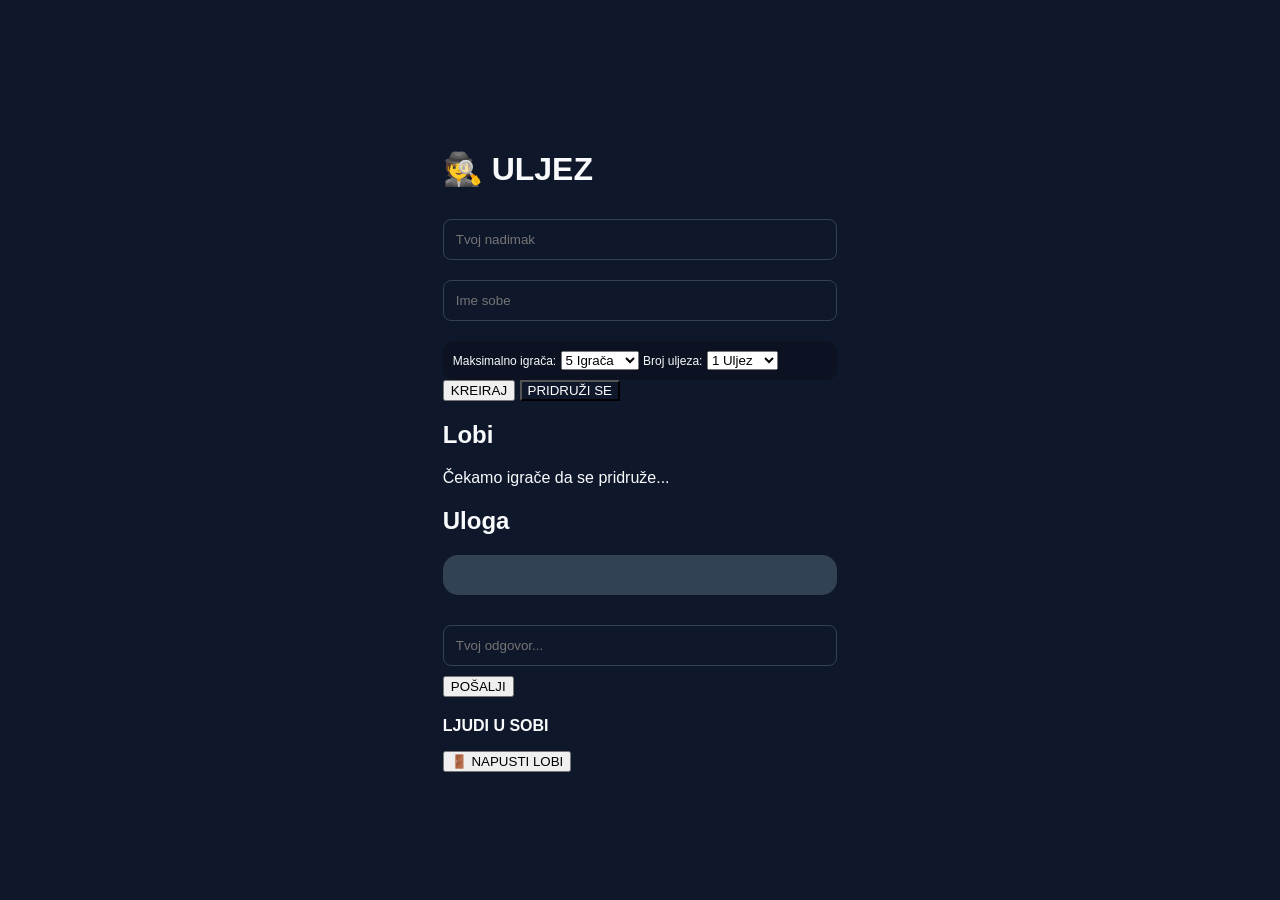
==== index.html @ 5993be35 "Update index.html" ====
<!DOCTYPE html>
<html lang="sr">
<head>
    <meta charset="UTF-8">
    <meta name="viewport" content="width=device-width, initial-scale=1.0">
    <title>ULJEZ - Premium</title>
    <link href="https://fonts.googleapis.com/css2?family=Poppins:wght@400;600;700&display=swap" rel="stylesheet">
    <link rel="stylesheet" href="style.css">
</head>
<body>

    <div class="game-wrapper">
        <div class="main-card">
            
            <div id="setup-area" class="active">
                <h1>🕵️ ULJEZ</h1>
                <input type="text" id="nick" placeholder="Tvoj nadimak">
                <input type="text" id="room" placeholder="Ime sobe">
                
                <div style="text-align: left; margin-top: 10px; padding: 10px; background: rgba(0,0,0,0.2); border-radius: 10px;">
                    <label style="font-size: 0.75rem; color: var(--primary)">Maksimalno igrača:</label>
                    <select id="max_p">
                        <option value="3">3 Igrača</option>
                        <option value="4">4 Igrača</option>
                        <option value="5" selected>5 Igrača</option>
                        <option value="6">6 Igrača</option>
                        <option value="7">7 Igrača</option>
                        <option value="8">8 Igrača</option>
                        <option value="9">9 Igrača</option>
                        <option value="10">10 Igrača</option>
                    </select>

                    <label style="font-size: 0.75rem; color: var(--primary)">Broj uljeza:</label>
                    <select id="num_i">
                        <option value="1" selected>1 Uljez</option>
                        <option value="2">2 Uljeza</option>
                        <option value="3">3 Uljeza</option>
                    </select>
                </div>

                <button class="btn-blue" onclick="createRoom()">KREIRAJ</button>
                <button style="background: var(--secondary); color: white;" onclick="joinRoom()">PRIDRUŽI SE</button>
            </div>

            <div id="lobby-area">
                <h2 id="room-title">Lobi</h2>
                <p>Čekamo igrače da se pridruže...</p>
                <button id="start-btn" class="btn-blue" style="display:none; background: #f59e0b;" onclick="startGame()">🚀 KRENI IGRU</button>
            </div>

            <div id="game-area">
                <h2 id="role-display">Uloga</h2>
                <div id="question-box" style="background:#334155; padding:20px; border-radius:15px; margin:20px 0;"></div>
                <input type="text" id="ans-input" placeholder="Tvoj odgovor...">
                <button class="btn-blue" onclick="sendAnswer()">POŠALJI</button>
                <div id="answers-feed" style="margin-top:20px; text-align: left;"></div>
            </div>
            <div id="voting-area" style="display:none;">
                <h2>KO JE ULJEZ? 🤨</h2>
                <p>Pažljivo pročitaj odgovore i glasaj za sumnjivca:</p>
                <div id="voting-grid" class="player-grid">
                    </div>
            </div>

            <div id="winner-area" style="display:none;">
                <h1 id="winner-title" style="font-size: 3rem;"></h1>
                <div id="reveal-box" style="padding: 20px; border-radius: 20px; background: rgba(255,255,255,0.1); margin-bottom: 20px;">
                    </div>
                <button class="btn-blue" onclick="location.reload()">IGRAJ OPET</button>
            </div>
        </div>

        <aside id="sidebar" class="sidebar">
            <h3 style="margin-top:0; font-size: 1rem;">LJUDI U SOBI</h3>
            <div id="player-grid" class="player-grid">
                </div>
            <button class="btn-leave" onclick="leaveRoom()">🚪 NAPUSTI LOBI</button>
        </aside>
    </div>

    <script src="script.js"></script>
</body>
</html>
---- style.css ----
:root {
    --bg: #0f172a;
    --card: #1e293b;
    --accent: #38bdf8;
    --text: #f8fafc;
    --danger: #ef4444;
}

body {
    margin: 0;
    font-family: 'Segoe UI', sans-serif;
    background-color: var(--bg);
    color: var(--text);
    display: flex;
    justify-content: center;
    align-items: center;
    height: 100vh;
}

.screen {
    width: 90%;
    max-width: 500px;
    text-align: center;
}

.card {
    background: var(--card);
    padding: 2rem;
    border-radius: 1rem;
    box-shadow: 0 10px 25px rgba(0,0,0,0.5);
}

.question-display {
    font-size: 1.5rem;
    font-weight: bold;
    margin: 1.5rem 0;
    color: var(--accent);
}

input {
    width: 100%;
    padding: 12px;
    margin: 10px 0;
    border-radius: 8px;
    border: 1px solid #334155;
    background: #0f172a;
    color: white;
    box-sizing: border-box;
}

.btn-main {
    width: 100%;
    padding: 15px;
    background: var(--accent);
    border: none;
    border-radius: 8px;
    color: var(--bg);
    font-weight: bold;
    cursor: pointer;
    transition: 0.3s;
}

.btn-main:hover { opacity: 0.8; transform: translateY(-2px); }

.answers-grid {
    display: grid;
    gap: 15px;
    margin-top: 20px;
}

.answer-card {
    background: var(--card);
    padding: 15px;
    border-radius: 10px;
    cursor: pointer;
    border: 2px solid transparent;
}

.answer-card:hover { border-color: var(--accent); }

.hidden { display: none; }
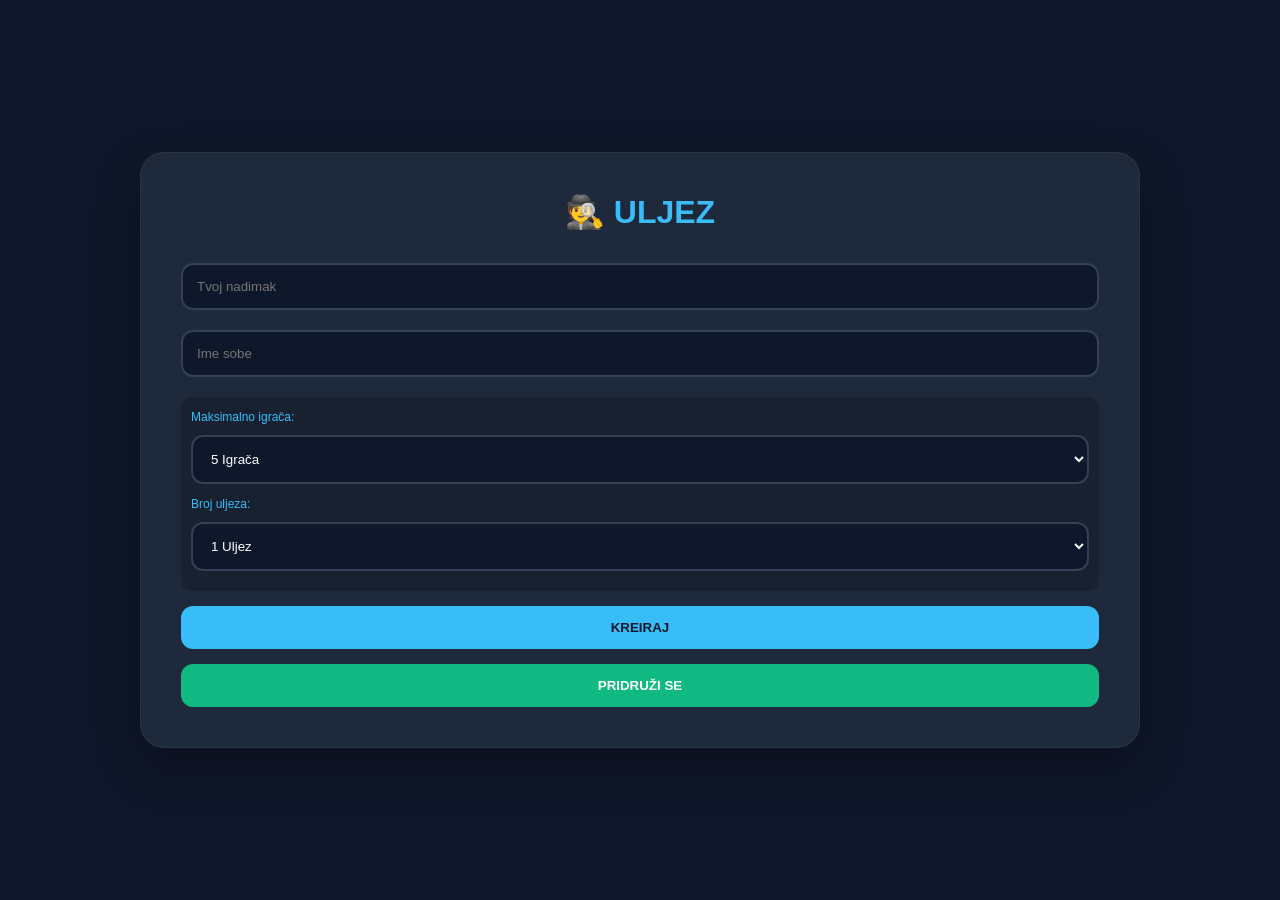
==== commit c150282d: "Update index.html" ====
--- a/index.html
+++ b/index.html
@@ -3,7 +3,7 @@
 <head>
     <meta charset="UTF-8">
     <meta name="viewport" content="width=device-width, initial-scale=1.0">
-    <title>ULJEZ - Premium</title>
+    <title>🕵️ Uljez Igra</title>
     <link href="https://fonts.googleapis.com/css2?family=Poppins:wght@400;600;700&display=swap" rel="stylesheet">
     <link rel="stylesheet" href="style.css">
 </head>
--- a/style.css
+++ b/style.css
@@ -1,81 +1,134 @@
 :root {
     --bg: #0f172a;
     --card: #1e293b;
-    --accent: #38bdf8;
+    --primary: #38bdf8;
+    --secondary: #10b981;
+    --accent: #ef4444;
     --text: #f8fafc;
-    --danger: #ef4444;
 }
 
-body {
-    margin: 0;
-    font-family: 'Segoe UI', sans-serif;
-    background-color: var(--bg);
-    color: var(--text);
-    display: flex;
-    justify-content: center;
-    align-items: center;
-    height: 100vh;
+body { 
+    background: var(--bg); 
+    color: var(--text); 
+    font-family: 'Poppins', sans-serif; 
+    margin: 0; 
+    display: flex; 
+    justify-content: center; 
+    align-items: center; 
+    min-height: 100vh;
 }
 
-.screen {
-    width: 90%;
-    max-width: 500px;
+.game-wrapper {
+    display: flex;
+    gap: 20px;
+    width: 95%;
+    max-width: 1000px;
+    flex-wrap: wrap;
+    justify-content: center;
+    padding: 20px;
+}
+
+.main-card {
+    background: var(--card);
+    padding: 40px;
+    border-radius: 24px;
+    flex: 2;
+    min-width: 320px;
+    box-shadow: 0 20px 50px rgba(0,0,0,0.3);
+    border: 1px solid rgba(255,255,255,0.05);
     text-align: center;
 }
 
-.card {
-    background: var(--card);
-    padding: 2rem;
-    border-radius: 1rem;
-    box-shadow: 0 10px 25px rgba(0,0,0,0.5);
+/* Sidebar dizajn */
+.sidebar {
+    background: rgba(30, 41, 59, 0.7);
+    backdrop-filter: blur(10px);
+    padding: 25px;
+    border-radius: 24px;
+    width: 280px;
+    display: none; /* Pali se preko JS-a */
+    flex-direction: column;
+    border: 1px solid rgba(255,255,255,0.1);
+    min-height: 400px;
 }
 
-.question-display {
-    font-size: 1.5rem;
-    font-weight: bold;
-    margin: 1.5rem 0;
-    color: var(--accent);
+h1, h2 { margin-top: 0; color: var(--primary); font-weight: 700; }
+
+/* Igrači u krugovima (Pills) */
+.player-grid {
+    display: flex;
+    flex-wrap: wrap;
+    gap: 10px;
+    margin: 20px 0;
+    justify-content: flex-start;
 }
 
-input {
+.player-circle {
+    background: #334155;
+    padding: 8px 16px;
+    border-radius: 50px;
+    font-weight: 600;
+    font-size: 0.85rem;
+    display: flex;
+    align-items: center;
+    gap: 8px;
+    border: 1px solid rgba(255,255,255,0.1);
+    animation: fadeIn 0.4s ease-out forwards;
+}
+
+.me-tag {
+    background: var(--primary);
+    color: var(--bg);
+    font-size: 0.6rem;
+    padding: 2px 6px;
+    border-radius: 10px;
+    text-transform: uppercase;
+}
+
+/* Forme */
+input, select {
     width: 100%;
-    padding: 12px;
+    padding: 14px;
     margin: 10px 0;
-    border-radius: 8px;
-    border: 1px solid #334155;
+    border-radius: 12px;
+    border: 2px solid #334155;
     background: #0f172a;
     color: white;
+    font-family: inherit;
     box-sizing: border-box;
 }
 
-.btn-main {
+button {
     width: 100%;
-    padding: 15px;
-    background: var(--accent);
+    padding: 14px;
+    margin-top: 15px;
+    border-radius: 12px;
     border: none;
-    border-radius: 8px;
-    color: var(--bg);
-    font-weight: bold;
+    font-weight: 700;
     cursor: pointer;
     transition: 0.3s;
+    font-family: inherit;
+    text-transform: uppercase;
 }
 
-.btn-main:hover { opacity: 0.8; transform: translateY(-2px); }
+.btn-blue { background: var(--primary); color: var(--bg); }
+.btn-blue:hover { transform: translateY(-2px); box-shadow: 0 5px 15px rgba(56, 189, 248, 0.3); }
 
-.answers-grid {
-    display: grid;
-    gap: 15px;
-    margin-top: 20px;
+/* Napusti lobi na dnu */
+.btn-leave { 
+    background: rgba(239, 68, 68, 0.1); 
+    color: var(--accent); 
+    border: 1px solid var(--accent); 
+    margin-top: auto; 
+    font-size: 0.8rem;
 }
+.btn-leave:hover { background: var(--accent); color: white; }
 
-.answer-card {
-    background: var(--card);
-    padding: 15px;
-    border-radius: 10px;
-    cursor: pointer;
-    border: 2px solid transparent;
+#setup-area, #lobby-area, #game-area { display: none; }
+.active { display: block !important; }
+.active-flex { display: flex !important; }
+
+@keyframes fadeIn {
+    from { opacity: 0; transform: translateY(5px); }
+    to { opacity: 1; transform: translateY(0); }
 }
-
-.answer-card:hover { border-color: var(--accent); }
-
-.hidden { display: none; }
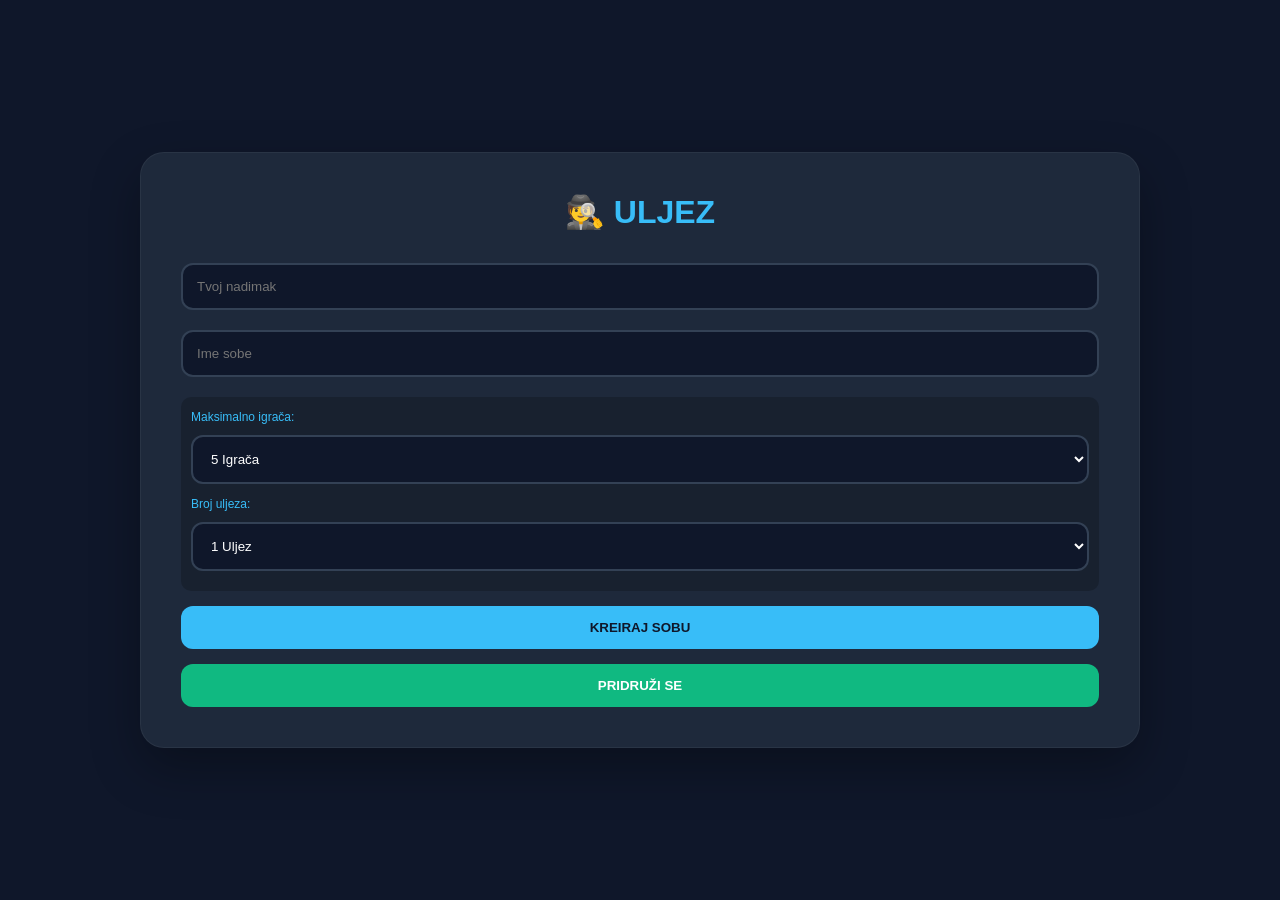
==== commit 35185895: "Update index.html" ====
--- a/index.html
+++ b/index.html
@@ -38,7 +38,7 @@
                     </select>
                 </div>
 
-                <button class="btn-blue" onclick="createRoom()">KREIRAJ</button>
+                <button class="btn-blue" onclick="createRoom()">KREIRAJ SOBU</button>
                 <button style="background: var(--secondary); color: white;" onclick="joinRoom()">PRIDRUŽI SE</button>
             </div>
 
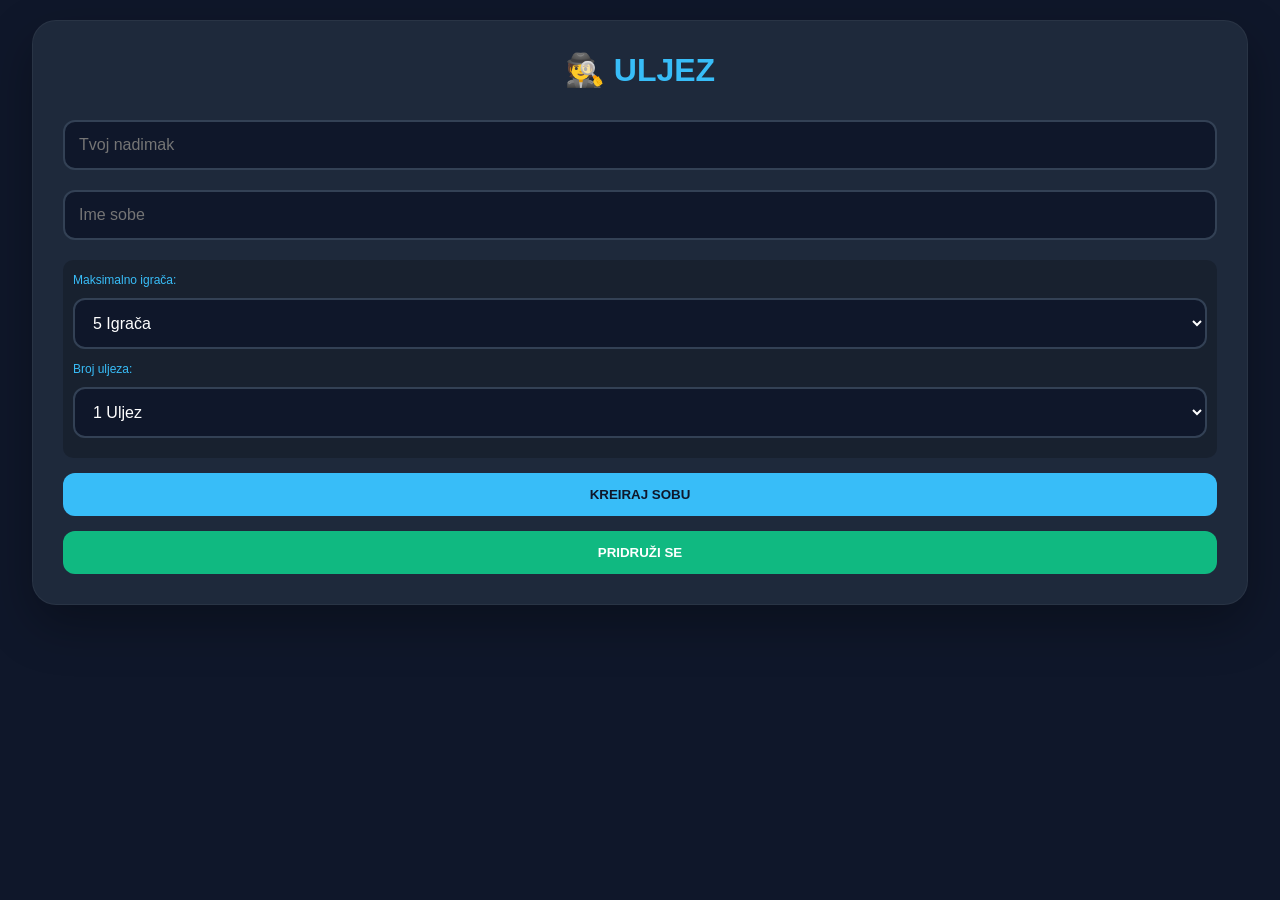
==== commit 3e9733f6: "Update index.html" ====
--- a/index.html
+++ b/index.html
@@ -10,6 +10,17 @@
 <body>
 
     <div class="game-wrapper">
+        
+        <!-- NOVI CHAT SIDEBAR (LEVO) -->
+        <div id="chat-sidebar" class="chat-sidebar">
+            <h3>💬 DISKUSIJA</h3>
+            <div id="chat-box"></div>
+            <div class="chat-input-area">
+                <input type="text" id="chat-input" placeholder="Piši poruku..." onkeypress="handleChatEnter(event)">
+                <button onclick="sendChatMessage()">➤</button>
+            </div>
+        </div>
+
         <div class="main-card">
             
             <div id="setup-area" class="active">
@@ -66,7 +77,7 @@
                 <h1 id="winner-title" style="font-size: 3rem;"></h1>
                 <div id="reveal-box" style="padding: 20px; border-radius: 20px; background: rgba(255,255,255,0.1); margin-bottom: 20px;">
                     </div>
-                <button class="btn-blue" onclick="location.reload()">IGRAJ OPET</button>
+                <button class="btn-blue" onclick="playAgain()">IGRAJ OPET</button>
             </div>
         </div>
 
@@ -74,6 +85,9 @@
             <h3 style="margin-top:0; font-size: 1rem;">LJUDI U SOBI</h3>
             <div id="player-grid" class="player-grid">
                 </div>
+            
+            <button id="ready-btn" class="btn-ready" onclick="toggleReady()">SPREMAN</button>
+            
             <button class="btn-leave" onclick="leaveRoom()">🚪 NAPUSTI LOBI</button>
         </aside>
     </div>
--- a/style.css
+++ b/style.css
@@ -12,9 +12,10 @@
     color: var(--text); 
     font-family: 'Poppins', sans-serif; 
     margin: 0; 
+    /* Uklonjeno min-height i flex centriranje da bi stranica mogla da se skroluje na mobilnom */
     display: flex; 
     justify-content: center; 
-    align-items: center; 
+    align-items: flex-start; /* Poravnanje na vrhu */
     min-height: 100vh;
 }
 
@@ -22,45 +23,102 @@
     display: flex;
     gap: 20px;
     width: 95%;
-    max-width: 1000px;
+    max-width: 1300px;
     flex-wrap: wrap;
     justify-content: center;
     padding: 20px;
+    padding-bottom: 40px; /* Prostor na dnu */
 }
 
 .main-card {
     background: var(--card);
-    padding: 40px;
+    padding: 30px; /* Malo manji padding za mobilni */
     border-radius: 24px;
     flex: 2;
     min-width: 320px;
     box-shadow: 0 20px 50px rgba(0,0,0,0.3);
     border: 1px solid rgba(255,255,255,0.05);
     text-align: center;
-}
-
-/* Sidebar dizajn */
+    order: 2; /* Sredina na desktopu */
+}
+
+/* --- CHAT SIDEBAR --- */
+.chat-sidebar {
+    background: rgba(30, 41, 59, 0.7);
+    backdrop-filter: blur(10px);
+    padding: 25px;
+    border-radius: 24px;
+    width: 300px;
+    display: none; 
+    flex-direction: column;
+    border: 1px solid rgba(255,255,255,0.1);
+    min-height: 500px;
+    order: 1; /* Levo na desktopu */
+}
+
+#chat-box {
+    flex: 1;
+    overflow-y: auto;
+    background: rgba(0,0,0,0.2);
+    border-radius: 10px;
+    padding: 10px;
+    margin-bottom: 15px;
+    display: flex;
+    flex-direction: column;
+    gap: 8px;
+}
+
+.chat-msg {
+    font-size: 0.85rem;
+    padding: 5px 0;
+    border-bottom: 1px solid rgba(255,255,255,0.05);
+    word-wrap: break-word; /* Da dugačke poruke ne probiju ivicu */
+}
+.chat-msg b { color: var(--primary); }
+
+.chat-input-area {
+    display: flex;
+    gap: 10px;
+}
+.chat-input-area input {
+    flex: 1;
+    padding: 10px;
+    margin: 0;
+}
+.chat-input-area button {
+    width: auto;
+    padding: 10px 20px;
+    margin: 0;
+    background: var(--primary);
+    border: none;
+    border-radius: 10px;
+    cursor: pointer;
+    font-weight: bold;
+    color: var(--bg);
+}
+
+/* --- PLAYER SIDEBAR --- */
 .sidebar {
     background: rgba(30, 41, 59, 0.7);
     backdrop-filter: blur(10px);
     padding: 25px;
     border-radius: 24px;
     width: 280px;
-    display: none; /* Pali se preko JS-a */
+    display: none; 
     flex-direction: column;
     border: 1px solid rgba(255,255,255,0.1);
     min-height: 400px;
+    order: 3; /* Desno na desktopu */
 }
 
 h1, h2 { margin-top: 0; color: var(--primary); font-weight: 700; }
 
-/* Igrači u krugovima (Pills) */
 .player-grid {
     display: flex;
     flex-wrap: wrap;
     gap: 10px;
     margin: 20px 0;
-    justify-content: flex-start;
+    justify-content: center; /* Centrirano na mobilnom */
 }
 
 .player-circle {
@@ -73,7 +131,16 @@
     align-items: center;
     gap: 8px;
     border: 1px solid rgba(255,255,255,0.1);
-    animation: fadeIn 0.4s ease-out forwards;
+}
+
+.player-circle.ready {
+    border-color: var(--secondary);
+    background: rgba(16, 185, 129, 0.2);
+    color: var(--secondary);
+}
+.player-circle.ready::after {
+    content: '✓';
+    font-size: 0.8rem;
 }
 
 .me-tag {
@@ -85,7 +152,6 @@
     text-transform: uppercase;
 }
 
-/* Forme */
 input, select {
     width: 100%;
     padding: 14px;
@@ -96,6 +162,7 @@
     color: white;
     font-family: inherit;
     box-sizing: border-box;
+    font-size: 16px; /* Sprečava zoom na iOS-u kada se klikne */
 }
 
 button {
@@ -113,8 +180,19 @@
 
 .btn-blue { background: var(--primary); color: var(--bg); }
 .btn-blue:hover { transform: translateY(-2px); box-shadow: 0 5px 15px rgba(56, 189, 248, 0.3); }
-
-/* Napusti lobi na dnu */
+.btn-blue:disabled { background: #555; color: #888; cursor: not-allowed; transform: none; box-shadow: none; }
+
+.btn-ready {
+    background: #334155;
+    color: white;
+    border: 2px solid var(--secondary);
+}
+.btn-ready:hover { background: rgba(16, 185, 129, 0.2); }
+.btn-ready.is-ready {
+    background: var(--secondary);
+    color: var(--bg);
+}
+
 .btn-leave { 
     background: rgba(239, 68, 68, 0.1); 
     color: var(--accent); 
@@ -128,7 +206,84 @@
 .active { display: block !important; }
 .active-flex { display: flex !important; }
 
-@keyframes fadeIn {
-    from { opacity: 0; transform: translateY(5px); }
-    to { opacity: 1; transform: translateY(0); }
-}
+.btn-delete {
+    background: var(--accent) !important;
+    border-color: #b91c1c !important;
+    color: white !important;
+}
+
+.btn-delete:hover {
+    background: #b91c1c !important;
+    transform: translateY(-2px);
+    box-shadow: 0 5px 15px rgba(239, 68, 68, 0.4);
+}
+
+/* =========================================
+   RESPONSIVE DIZAJN ZA TELEFONE (MAX 900px)
+   ========================================= */
+@media (max-width: 900px) {
+    body {
+        align-items: flex-start; /* Počni od vrha */
+    }
+
+    .game-wrapper {
+        flex-direction: column; /* Složi sve vertikalno */
+        width: 100%;
+        padding: 10px;
+        gap: 15px;
+    }
+
+    /* Glavna kartica (Igra/Lobi) je najvažnija - IDE NA VRH */
+    .main-card {
+        order: 1; 
+        width: 100%;
+        min-width: auto;
+        padding: 20px;
+        border-radius: 16px;
+        box-shadow: none;
+        margin-bottom: 10px;
+    }
+
+    /* Igraci (Sidebar) ispod glavne kartice */
+    .sidebar {
+        order: 2;
+        width: 100%;
+        min-height: auto;
+        padding: 15px;
+        border-radius: 16px;
+        flex-direction: column;
+    }
+    
+    /* Chat na dnu */
+    .chat-sidebar {
+        order: 3;
+        width: 100%;
+        min-height: auto;
+        padding: 15px;
+        border-radius: 16px;
+    }
+
+    /* Smanjujemo visinu chat boxa na mobilnom da ne zauzima previše */
+    #chat-box {
+        height: 200px; /* Fiksna visina za scroll */
+        flex: none; 
+    }
+
+    /* Input polja i dugmad bolje na mobilnom */
+    input, select {
+        padding: 12px;
+    }
+    
+    button {
+        padding: 12px;
+    }
+
+    h1 { font-size: 1.8rem; }
+    h2 { font-size: 1.4rem; }
+    
+    /* Dugmad za glasanje u koloni umesto u redu */
+    #voting-grid button {
+        width: 100%;
+        margin: 5px 0;
+    }
+}
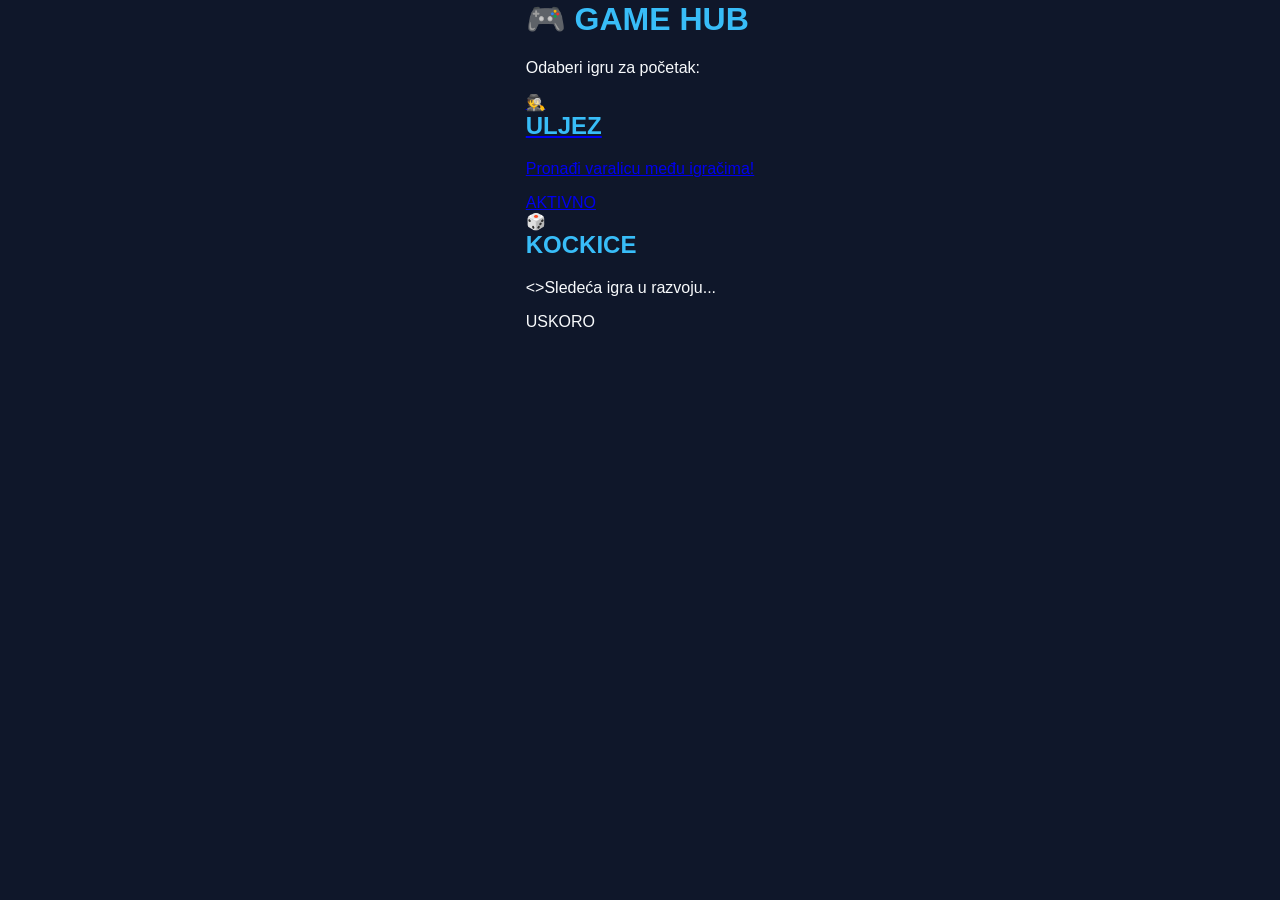
==== commit b1109343: "Update index.html" ====
--- a/index.html
+++ b/index.html
@@ -3,95 +3,40 @@
 <head>
     <meta charset="UTF-8">
     <meta name="viewport" content="width=device-width, initial-scale=1.0">
-    <title>🕵️ Uljez Igra</title>
+    <title>Game Hub - Odaberi Igru</title>
     <link href="https://fonts.googleapis.com/css2?family=Poppins:wght@400;600;700&display=swap" rel="stylesheet">
     <link rel="stylesheet" href="style.css">
 </head>
-<body>
+<body class="menu-body">
 
-    <div class="game-wrapper">
-        
-        <!-- NOVI CHAT SIDEBAR (LEVO) -->
-        <div id="chat-sidebar" class="chat-sidebar">
-            <h3>💬 DISKUSIJA</h3>
-            <div id="chat-box"></div>
-            <div class="chat-input-area">
-                <input type="text" id="chat-input" placeholder="Piši poruku..." onkeypress="handleChatEnter(event)">
-                <button onclick="sendChatMessage()">➤</button>
+    <div class="menu-container">
+        <h1 class="menu-title">🎮 GAME HUB</h1>
+        <p class="menu-subtitle">Odaberi igru za početak:</p>
+
+        <div class="games-grid">
+            <!-- KARTICA ZA IGRU: ULJEZ -->
+            <a href="uljez.html" class="game-card">
+                <div class="card-icon">🕵️</div>
+                <div class="card-info">
+                    <h2>ULJEZ</h2>
+                    <p>Pronađi varalicu među igračima!</p>
+                    <span class="status online">AKTIVNO</span>
+                </div>
+            </a>
+
+            <!-- PRIMER ZA DRUGU IGRU (Onemogućeno) -->
+            <div class="game-card disabled">
+                <div class="card-icon">🎲</div>
+                <div class="card-info">
+                    <h2>KOCKICE</h2>
+                    <>Sledeća igra u razvoju...</p>
+                    <span class="status soon">USKORO</span>
+                </div>
             </div>
+            
+            <!-- Možeš dodavati još kartica ovde -->
         </div>
-
-        <div class="main-card">
-            
-            <div id="setup-area" class="active">
-                <h1>🕵️ ULJEZ</h1>
-                <input type="text" id="nick" placeholder="Tvoj nadimak">
-                <input type="text" id="room" placeholder="Ime sobe">
-                
-                <div style="text-align: left; margin-top: 10px; padding: 10px; background: rgba(0,0,0,0.2); border-radius: 10px;">
-                    <label style="font-size: 0.75rem; color: var(--primary)">Maksimalno igrača:</label>
-                    <select id="max_p">
-                        <option value="3">3 Igrača</option>
-                        <option value="4">4 Igrača</option>
-                        <option value="5" selected>5 Igrača</option>
-                        <option value="6">6 Igrača</option>
-                        <option value="7">7 Igrača</option>
-                        <option value="8">8 Igrača</option>
-                        <option value="9">9 Igrača</option>
-                        <option value="10">10 Igrača</option>
-                    </select>
-
-                    <label style="font-size: 0.75rem; color: var(--primary)">Broj uljeza:</label>
-                    <select id="num_i">
-                        <option value="1" selected>1 Uljez</option>
-                        <option value="2">2 Uljeza</option>
-                        <option value="3">3 Uljeza</option>
-                    </select>
-                </div>
-
-                <button class="btn-blue" onclick="createRoom()">KREIRAJ SOBU</button>
-                <button style="background: var(--secondary); color: white;" onclick="joinRoom()">PRIDRUŽI SE</button>
-            </div>
-
-            <div id="lobby-area">
-                <h2 id="room-title">Lobi</h2>
-                <p>Čekamo igrače da se pridruže...</p>
-                <button id="start-btn" class="btn-blue" style="display:none; background: #f59e0b;" onclick="startGame()">🚀 KRENI IGRU</button>
-            </div>
-
-            <div id="game-area">
-                <h2 id="role-display">Uloga</h2>
-                <div id="question-box" style="background:#334155; padding:20px; border-radius:15px; margin:20px 0;"></div>
-                <input type="text" id="ans-input" placeholder="Tvoj odgovor...">
-                <button class="btn-blue" onclick="sendAnswer()">POŠALJI</button>
-                <div id="answers-feed" style="margin-top:20px; text-align: left;"></div>
-            </div>
-            <div id="voting-area" style="display:none;">
-                <h2>KO JE ULJEZ? 🤨</h2>
-                <p>Pažljivo pročitaj odgovore i glasaj za sumnjivca:</p>
-                <div id="voting-grid" class="player-grid">
-                    </div>
-            </div>
-
-            <div id="winner-area" style="display:none;">
-                <h1 id="winner-title" style="font-size: 3rem;"></h1>
-                <div id="reveal-box" style="padding: 20px; border-radius: 20px; background: rgba(255,255,255,0.1); margin-bottom: 20px;">
-                    </div>
-                <button class="btn-blue" onclick="playAgain()">IGRAJ OPET</button>
-            </div>
-        </div>
-
-        <aside id="sidebar" class="sidebar">
-            <h3 style="margin-top:0; font-size: 1rem;">LJUDI U SOBI</h3>
-            <div id="player-grid" class="player-grid">
-                </div>
-            
-            <button id="ready-btn" class="btn-ready" onclick="toggleReady()">SPREMAN</button>
-            
-            <button class="btn-leave" onclick="leaveRoom()">🚪 NAPUSTI LOBI</button>
-        </aside>
     </div>
 
-    <script src="script.js"></script>
 </body>
 </html>
--- a/style.css
+++ b/style.css
@@ -1,3 +1,8 @@
+/* OSNOVNA PODEŠAVANJA */
+* {
+    box-sizing: border-box; /* OVO JE KLJUČNO DA PADDING NE PROBIVA ŠIRINU */
+}
+
 :root {
     --bg: #0f172a;
     --card: #1e293b;
@@ -12,43 +17,47 @@
     color: var(--text); 
     font-family: 'Poppins', sans-serif; 
     margin: 0; 
-    /* Uklonjeno min-height i flex centriranje da bi stranica mogla da se skroluje na mobilnom */
+    padding: 0;
+    min-height: 100vh;
+    width: 100%;
+    /* Dozvoli skrolovanje, ne centriraj vertikalno na telefonu */
     display: flex; 
     justify-content: center; 
-    align-items: flex-start; /* Poravnanje na vrhu */
-    min-height: 100vh;
-}
-
+    align-items: flex-start; 
+}
+
+/* KONTENJER ZA SADRŽAJ */
 .game-wrapper {
     display: flex;
     gap: 20px;
-    width: 95%;
+    width: 100%;
     max-width: 1300px;
+    padding: 20px;
+    /* Podrazumevani redosled za Desktop */
     flex-wrap: wrap;
     justify-content: center;
-    padding: 20px;
-    padding-bottom: 40px; /* Prostor na dnu */
-}
-
+}
+
+/* --- GLAVNA KARTICA (SREDINA) --- */
 .main-card {
     background: var(--card);
-    padding: 30px; /* Malo manji padding za mobilni */
+    padding: 30px;
     border-radius: 24px;
     flex: 2;
-    min-width: 320px;
+    min-width: 300px;
     box-shadow: 0 20px 50px rgba(0,0,0,0.3);
     border: 1px solid rgba(255,255,255,0.05);
     text-align: center;
     order: 2; /* Sredina na desktopu */
 }
 
-/* --- CHAT SIDEBAR --- */
+/* --- CHAT (LEVO) --- */
 .chat-sidebar {
     background: rgba(30, 41, 59, 0.7);
     backdrop-filter: blur(10px);
     padding: 25px;
     border-radius: 24px;
-    width: 300px;
+    width: 280px;
     display: none; 
     flex-direction: column;
     border: 1px solid rgba(255,255,255,0.1);
@@ -72,7 +81,7 @@
     font-size: 0.85rem;
     padding: 5px 0;
     border-bottom: 1px solid rgba(255,255,255,0.05);
-    word-wrap: break-word; /* Da dugačke poruke ne probiju ivicu */
+    word-wrap: break-word;
 }
 .chat-msg b { color: var(--primary); }
 
@@ -87,7 +96,7 @@
 }
 .chat-input-area button {
     width: auto;
-    padding: 10px 20px;
+    padding: 0 20px;
     margin: 0;
     background: var(--primary);
     border: none;
@@ -97,7 +106,7 @@
     color: var(--bg);
 }
 
-/* --- PLAYER SIDEBAR --- */
+/* --- PLAYER LISTA (DESNO) --- */
 .sidebar {
     background: rgba(30, 41, 59, 0.7);
     backdrop-filter: blur(10px);
@@ -118,7 +127,7 @@
     flex-wrap: wrap;
     gap: 10px;
     margin: 20px 0;
-    justify-content: center; /* Centrirano na mobilnom */
+    justify-content: flex-start;
 }
 
 .player-circle {
@@ -152,6 +161,7 @@
     text-transform: uppercase;
 }
 
+/* FORME I DUGMAD */
 input, select {
     width: 100%;
     padding: 14px;
@@ -162,7 +172,7 @@
     color: white;
     font-family: inherit;
     box-sizing: border-box;
-    font-size: 16px; /* Sprečava zoom na iOS-u kada se klikne */
+    font-size: 16px; /* SPREČAVA ZOOM NA IPHONE-U */
 }
 
 button {
@@ -173,21 +183,21 @@
     border: none;
     font-weight: 700;
     cursor: pointer;
-    transition: 0.3s;
+    transition: 0.2s;
     font-family: inherit;
     text-transform: uppercase;
+    font-size: 0.9rem;
 }
 
 .btn-blue { background: var(--primary); color: var(--bg); }
-.btn-blue:hover { transform: translateY(-2px); box-shadow: 0 5px 15px rgba(56, 189, 248, 0.3); }
-.btn-blue:disabled { background: #555; color: #888; cursor: not-allowed; transform: none; box-shadow: none; }
+.btn-blue:hover { opacity: 0.9; }
+.btn-blue:disabled { background: #555; color: #888; cursor: not-allowed; }
 
 .btn-ready {
     background: #334155;
     color: white;
     border: 2px solid var(--secondary);
 }
-.btn-ready:hover { background: rgba(16, 185, 129, 0.2); }
 .btn-ready.is-ready {
     background: var(--secondary);
     color: var(--bg);
@@ -212,78 +222,68 @@
     color: white !important;
 }
 
-.btn-delete:hover {
-    background: #b91c1c !important;
-    transform: translateY(-2px);
-    box-shadow: 0 5px 15px rgba(239, 68, 68, 0.4);
-}
-
-/* =========================================
-   RESPONSIVE DIZAJN ZA TELEFONE (MAX 900px)
-   ========================================= */
-@media (max-width: 900px) {
+
+/* =====================================================
+   MOBILNI TELEFON (EKRANI MANJI OD 800px)
+   ===================================================== */
+@media (max-width: 800px) {
+    
     body {
-        align-items: flex-start; /* Počni od vrha */
+        align-items: flex-start; /* Počinje od vrha */
     }
 
     .game-wrapper {
-        flex-direction: column; /* Složi sve vertikalno */
+        flex-direction: column; /* SVE JEDNO ISPOD DRUGOG */
         width: 100%;
         padding: 10px;
         gap: 15px;
     }
 
-    /* Glavna kartica (Igra/Lobi) je najvažnija - IDE NA VRH */
+    /* 1. GLAVNA KARTICA (IDE NA VRH) */
     .main-card {
         order: 1; 
         width: 100%;
-        min-width: auto;
+        min-width: 0; /* OBEZBEĐUJE DA STANE NA EKRAN */
         padding: 20px;
         border-radius: 16px;
-        box-shadow: none;
-        margin-bottom: 10px;
-    }
-
-    /* Igraci (Sidebar) ispod glavne kartice */
+    }
+
+    /* 2. LISTA IGRAČA (ISPOD GLAVNE) */
     .sidebar {
         order: 2;
         width: 100%;
-        min-height: auto;
+        min-width: 0;
         padding: 15px;
         border-radius: 16px;
-        flex-direction: column;
-    }
-    
-    /* Chat na dnu */
+        min-height: auto; /* Da se skupi */
+    }
+
+    /* 3. CHAT (NA DNU) */
     .chat-sidebar {
         order: 3;
         width: 100%;
-        min-height: auto;
+        min-width: 0;
         padding: 15px;
         border-radius: 16px;
-    }
-
-    /* Smanjujemo visinu chat boxa na mobilnom da ne zauzima previše */
+        min-height: auto;
+    }
+
+    /* POSEBNA VISINA ZA CHAT BOX NA TELEFONU */
     #chat-box {
-        height: 200px; /* Fiksna visina za scroll */
-        flex: none; 
-    }
-
-    /* Input polja i dugmad bolje na mobilnom */
-    input, select {
-        padding: 12px;
-    }
-    
-    button {
-        padding: 12px;
-    }
-
+        height: 200px; /* Fiksna visina da ne zauzima previše */
+        flex: none;
+    }
+
+    /* SMANJIVANJE TEKSTA */
     h1 { font-size: 1.8rem; }
     h2 { font-size: 1.4rem; }
     
-    /* Dugmad za glasanje u koloni umesto u redu */
+    /* DUGMAD ZA GLASANJE U KOLONI */
+    #voting-grid {
+        flex-direction: column;
+    }
     #voting-grid button {
         width: 100%;
-        margin: 5px 0;
-    }
-}
+        margin: 5px 0 !important;
+    }
+}
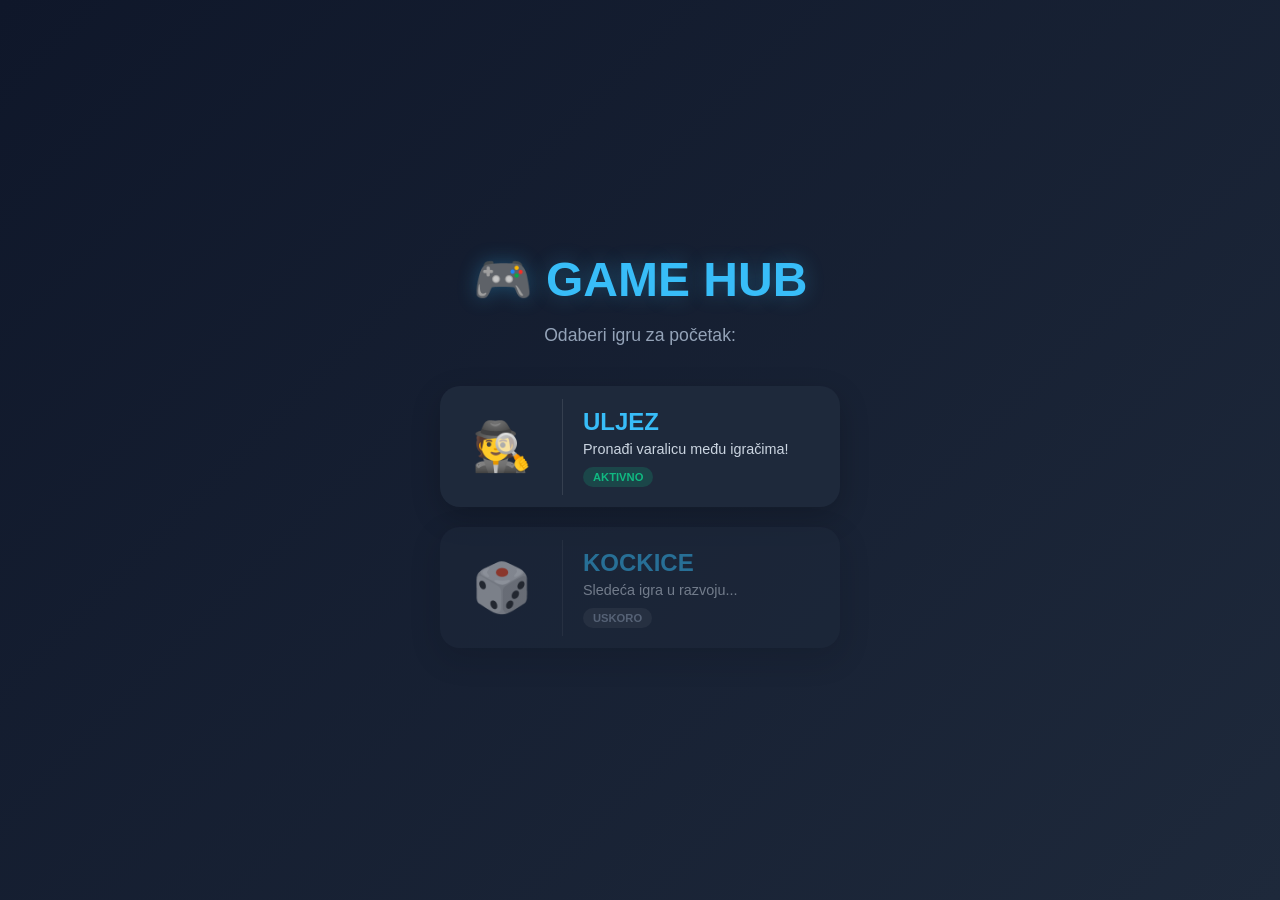
==== commit 3e33c5ec: "Update index.html" ====
--- a/index.html
+++ b/index.html
@@ -29,7 +29,7 @@
                 <div class="card-icon">🎲</div>
                 <div class="card-info">
                     <h2>KOCKICE</h2>
-                    <>Sledeća igra u razvoju...</p>
+                    <p>Sledeća igra u razvoju...</p>
                     <span class="status soon">USKORO</span>
                 </div>
             </div>
@@ -40,3 +40,4 @@
 
 </body>
 </html>
+
--- a/style.css
+++ b/style.css
@@ -221,7 +221,125 @@
     border-color: #b91c1c !important;
     color: white !important;
 }
-
+/* =========================================
+   MAIN MENU STILOVI
+   ========================================= */
+
+.menu-body {
+    display: flex;
+    justify-content: center;
+    align-items: center;
+    min-height: 100vh;
+    background: linear-gradient(135deg, #0f172a 0%, #1e293b 100%);
+}
+
+.menu-container {
+    text-align: center;
+    width: 90%;
+    max-width: 800px;
+    padding: 20px;
+}
+
+.menu-title {
+    font-size: 3rem;
+    color: var(--primary);
+    margin-bottom: 10px;
+    text-shadow: 0 0 20px rgba(56, 189, 248, 0.3);
+}
+
+.menu-subtitle {
+    font-size: 1.1rem;
+    color: #94a3b8;
+    margin-bottom: 40px;
+}
+
+.games-grid {
+    display: flex;
+    flex-wrap: wrap;
+    justify-content: center;
+    gap: 20px;
+}
+
+.game-card {
+    background: var(--card);
+    border-radius: 20px;
+    padding: 0;
+    display: flex;
+    align-items: center;
+    text-align: left;
+    width: 100%;
+    max-width: 400px;
+    text-decoration: none;
+    color: white;
+    border: 2px solid transparent;
+    transition: 0.3s;
+    overflow: hidden;
+    box-shadow: 0 10px 30px rgba(0,0,0,0.2);
+}
+
+.game-card:hover {
+    transform: translateY(-5px);
+    border-color: var(--primary);
+    box-shadow: 0 15px 40px rgba(56, 189, 248, 0.2);
+}
+
+.game-card.disabled {
+    opacity: 0.5;
+    cursor: not-allowed;
+    pointer-events: none; /* Ne može se kliknuti */
+}
+
+.card-icon {
+    /* background: rgba(255,255,255,0.05);  <-- OBRIŠI OVU LINIJU */
+    font-size: 3rem;
+    padding: 20px 30px;
+    display: flex;
+    align-items: center;
+    justify-content: center;
+    border-right: 1px solid rgba(255,255,255,0.1); /* Možeš i ovo da obrišeš ako ne želiš ni liniju */
+}
+
+.card-info {
+    padding: 20px;
+    flex: 1;
+}
+
+.card-info h2 {
+    margin: 0 0 5px 0;
+    color: var(--primary);
+    font-size: 1.5rem;
+}
+
+.card-info p {
+    margin: 0 0 10px 0;
+    color: #cbd5e1;
+    font-size: 0.9rem;
+}
+
+.status {
+    font-size: 0.7rem;
+    font-weight: 700;
+    padding: 4px 10px;
+    border-radius: 20px;
+    text-transform: uppercase;
+}
+
+.status.online {
+    background: rgba(16, 185, 129, 0.2);
+    color: var(--secondary);
+}
+
+.status.soon {
+    background: rgba(255, 255, 255, 0.1);
+    color: #94a3b8;
+}
+
+/* Responsive za meni */
+@media (max-width: 600px) {
+    .menu-title { font-size: 2rem; }
+    .game-card { flex-direction: column; text-align: center; }
+    .card-icon { border-right: none; border-bottom: 1px solid rgba(255,255,255,0.1); padding: 15px; }
+}
 
 /* =====================================================
    MOBILNI TELEFON (EKRANI MANJI OD 800px)
@@ -286,4 +404,48 @@
         width: 100%;
         margin: 5px 0 !important;
     }
-}
+
+    
+}
+
+/* --- STIL ZA DUGME NAZAD --- */
+.btn-back {
+    display: inline-flex;
+    align-items: center;
+    justify-content: center;
+    gap: 8px;
+    padding: 10px 20px;
+    background: #334155; /* Tamno siva pozadina */
+    color: #fff;
+    text-decoration: none; /* Ukloni podvlaku */
+    border-radius: 12px;   /* Zaobljeno kao ostala dugmad */
+    font-weight: 600;
+    font-size: 0.85rem;
+    border: 1px solid rgba(255,255,255,0.1);
+    transition: 0.2s ease;
+    width: auto; /* Auto širina, ne celo */
+    margin: 0 auto 20px auto; /* Centrirano sa razmakom ispod */
+    cursor: pointer;
+}
+
+.btn-back:hover {
+    background: #475569; /* Malo svetlije na hover */
+    transform: translateY(-2px);
+    box-shadow: 0 5px 15px rgba(0,0,0,0.2);
+}
+
+/* Ovo dodaj unutar postojećeg @media bloka ili na kraj fajla */
+@media (max-width: 800px) {
+    
+    /* Smanji dugme i zaobli ga više (izgleda kao krug/kapsula) */
+    .btn-back {
+        padding: 10px 15px; /* Manji padding */
+        border-radius: 50px; /* Veće zaobljenje */
+        font-size: 1.2rem; /* Malo veća strelica */
+    }
+
+    /* Sakrij tekst "Nazad" na telefonu */
+    .btn-text {
+        display: none;
+    }
+}
